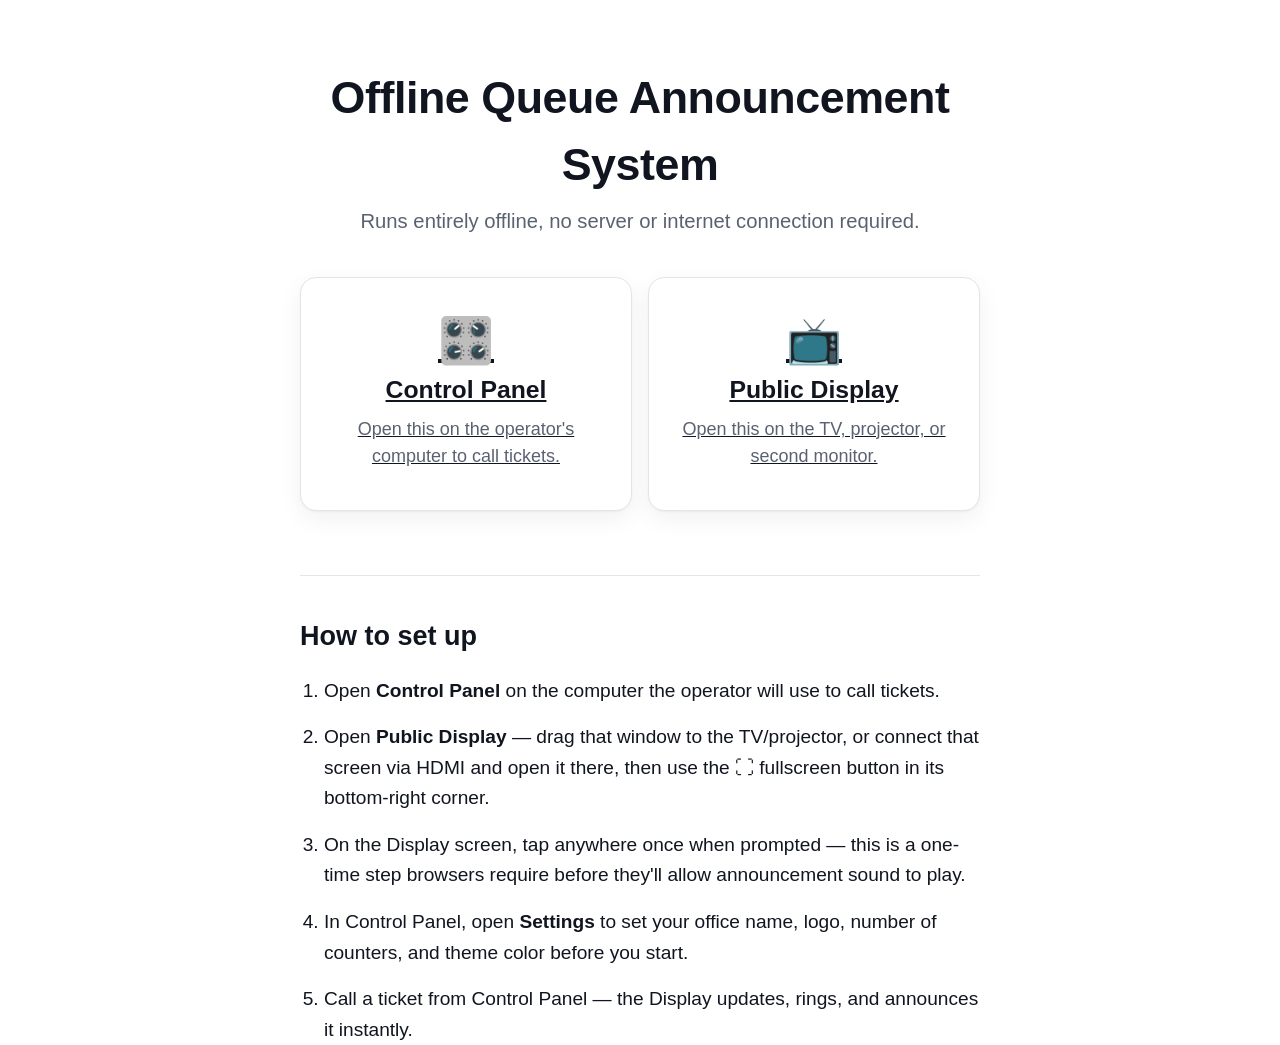
==== index.html @ 70a43c0e "landing page added" ====
<!DOCTYPE html>
<html lang="en">
<head>
<meta charset="UTF-8">
<meta name="viewport" content="width=device-width, initial-scale=1.0">
<title>Offline Queue Announcement System</title>
<link rel="stylesheet" href="css/base.css">
<link rel="stylesheet" href="css/index.css">
</head>
<body>

  <main class="landing">
    <header class="landing-header">
      <h1>Offline Queue Announcement System</h1>
      <p class="landing-subtitle">Runs entirely offline, no server or internet connection required.</p>
    </header>

    <div class="landing-links">
      <a class="landing-card" href="control-panel.html" target="_blank" rel="noopener">
        <span class="landing-card-icon" aria-hidden="true">🎛️</span>
        <span class="landing-card-title">Control Panel</span>
        <span class="landing-card-desc">Open this on the operator's computer to call tickets.</span>
      </a>

      <a class="landing-card" href="display.html" target="_blank" rel="noopener">
        <span class="landing-card-icon" aria-hidden="true">📺</span>
        <span class="landing-card-title">Public Display</span>
        <span class="landing-card-desc">Open this on the TV, projector, or second monitor.</span>
      </a>
    </div>

    <section class="landing-instructions">
      <h2>How to set up</h2>
      <ol>
        <li>Open <strong>Control Panel</strong> on the computer the operator will use to call tickets.</li>
        <li>Open <strong>Public Display</strong> — drag that window to the TV/projector, or connect that screen via HDMI and open it there, then use the ⛶ fullscreen button in its bottom-right corner.</li>
        <li>On the Display screen, tap anywhere once when prompted — this is a one-time step browsers require before they'll allow announcement sound to play.</li>
        <li>In Control Panel, open <strong>Settings</strong> to set your office name, logo, number of counters, and theme color before you start.</li>
        <li>Call a ticket from Control Panel — the Display updates, rings, and announces it instantly.</li>
      </ol>
    </section>
  </main>

</body>
</html>
---- css/base.css ----
/* ==========================================================================
   base.css
   Shared design tokens + resets for both Control Panel and Public Display.
   Every color/spacing/type value in the whole project should trace back
   to a variable defined here. Don't hardcode hex values in the other
   CSS files — add a token here instead, so theme changes (Settings >
   Theme Color) only ever touch one file.
   ========================================================================== */

:root {
  /* ---- Color: Swiss-editorial / government-office palette ----
     Named by role, not by shade, so "Call" buttons etc. can reference
     --color-accent without caring what the actual hex is. */
  --color-bg: #ffffff;
  --color-surface: #f5f7fa;        /* card backgrounds */
  --color-ink: #10151f;            /* primary text, near-black navy */
  --color-ink-muted: #5a6272;      /* secondary text */
  --color-accent: #1a56db;         /* blue accent — overridden by Settings > Theme Color */
  --color-accent-ink: #ffffff;     /* text placed on top of --color-accent */
  --color-border: #e2e5eb;
  --color-success: #1a9e64;
  --color-danger: #d93636;
  --color-warning: #c98a1c;

  /* ---- Typography ----
     System stacks only — this app must work with zero internet access,
     so no CDN-loaded webfonts. Two roles:
       --font-display : big, tight-tracked, for ticket numbers / headings
       --font-mono    : tabular numerals, for ticket codes, clock, history rows
       --font-body    : everything else (labels, buttons, settings form) */
  --font-display: "Helvetica Neue", Helvetica, Arial, sans-serif;
  --font-mono: "SFMono-Regular", "Consolas", "Liberation Mono", monospace;
  --font-body: -apple-system, BlinkMacSystemFont, "Segoe UI", Roboto, Arial, sans-serif;

  --scale-ticket: clamp(6rem, 20vw, 16rem);   /* the huge "NOW SERVING" number */
  --scale-h1: clamp(2rem, 3.5vw, 3rem);
  --scale-h2: 1.5rem;
  --scale-body: 1.125rem;
  --scale-caption: 0.9375rem;

  /* ---- Layout ---- */
  --radius-card: 16px;
  --radius-control: 10px;
  --space-1: 4px;
  --space-2: 8px;
  --space-3: 16px;
  --space-4: 24px;
  --space-5: 40px;
  --space-6: 64px;

  --shadow-card: 0 1px 2px rgba(16, 21, 31, 0.04), 0 8px 24px rgba(16, 21, 31, 0.06);

  --motion-fast: 150ms ease;
  --motion-base: 260ms cubic-bezier(0.2, 0.8, 0.2, 1);
}

/* Respect reduced-motion preference — required, not optional, for a
   public-facing display that runs unattended all day. */
@media (prefers-reduced-motion: reduce) {
  *, *::before, *::after {
    animation-duration: 0.001ms !important;
    animation-iteration-count: 1 !important;
    transition-duration: 0.001ms !important;
    scroll-behavior: auto !important;
  }
}

*, *::before, *::after {
  box-sizing: border-box;
}

html, body {
  margin: 0;
  padding: 0;
  height: 100%;
  background: var(--color-bg);
  color: var(--color-ink);
  font-family: var(--font-body);
  font-size: var(--scale-body);
  line-height: 1.5;
  -webkit-font-smoothing: antialiased;
}

h1, h2, h3, p {
  margin: 0;
}

button {
  font-family: inherit;
  cursor: pointer;
}

/* Visible keyboard focus everywhere — this app is meant to be run
   with Enter-to-Call, so focus states are not cosmetic here. */
:focus-visible {
  outline: 3px solid var(--color-accent);
  outline-offset: 2px;
}

.card {
  background: var(--color-bg);
  border: 1px solid var(--color-border);
  border-radius: var(--radius-card);
  box-shadow: var(--shadow-card);
}

.visually-hidden {
  position: absolute;
  width: 1px;
  height: 1px;
  overflow: hidden;
  clip: rect(0 0 0 0);
  white-space: nowrap;
}
---- css/index.css ----
/* ==========================================================================
   index.css
   The landing page — same design tokens as the rest of the app (see
   base.css), kept deliberately simple: a title, two clear entry points,
   and short setup instructions. Nothing on this page is part of the
   actual queue workflow, so it stays out of the way once someone's
   bookmarked Control Panel / Display directly.
   ========================================================================== */

body {
  display: flex;
  justify-content: center;
}

.landing {
  max-width: 760px;
  width: 100%;
  padding: var(--space-6) var(--space-5);
}

.landing-header {
  text-align: center;
  margin-bottom: var(--space-5);
}

.landing-header h1 {
  font-size: var(--scale-h1);
  font-weight: 700;
  letter-spacing: -0.01em;
  margin-bottom: var(--space-2);
}

.landing-subtitle {
  color: var(--color-ink-muted);
  font-size: 1.125rem;
}

.landing-links {
  display: grid;
  grid-template-columns: 1fr 1fr;
  gap: var(--space-3);
  margin-bottom: var(--space-6);
}

@media (max-width: 560px) {
  .landing-links {
    grid-template-columns: 1fr;
  }
}

.landing-card {
  display: flex;
  flex-direction: column;
  align-items: center;
  text-align: center;
  gap: var(--space-2);
  padding: var(--space-5) var(--space-4);
  border: 1px solid var(--color-border);
  border-radius: var(--radius-card);
  background: var(--color-bg);
  box-shadow: var(--shadow-card);
  color: var(--color-ink);
  transition: transform var(--motion-fast), border-color var(--motion-fast);
}

.landing-card:hover,
.landing-card:focus-visible {
  transform: translateY(-2px);
  border-color: var(--color-accent);
}

.landing-card-icon {
  font-size: 2.5rem;
  line-height: 1;
}

.landing-card-title {
  font-size: 1.375rem;
  font-weight: 700;
}

.landing-card-desc {
  color: var(--color-ink-muted);
  font-size: 1rem;
}

.landing-instructions {
  border-top: 1px solid var(--color-border);
  padding-top: var(--space-5);
}

.landing-instructions h2 {
  font-size: var(--scale-h2);
  font-weight: 600;
  margin-bottom: var(--space-3);
}

.landing-instructions ol {
  padding-left: 1.25em;
  display: flex;
  flex-direction: column;
  gap: var(--space-3);
  font-size: 1.0625rem;
  line-height: 1.6;
}
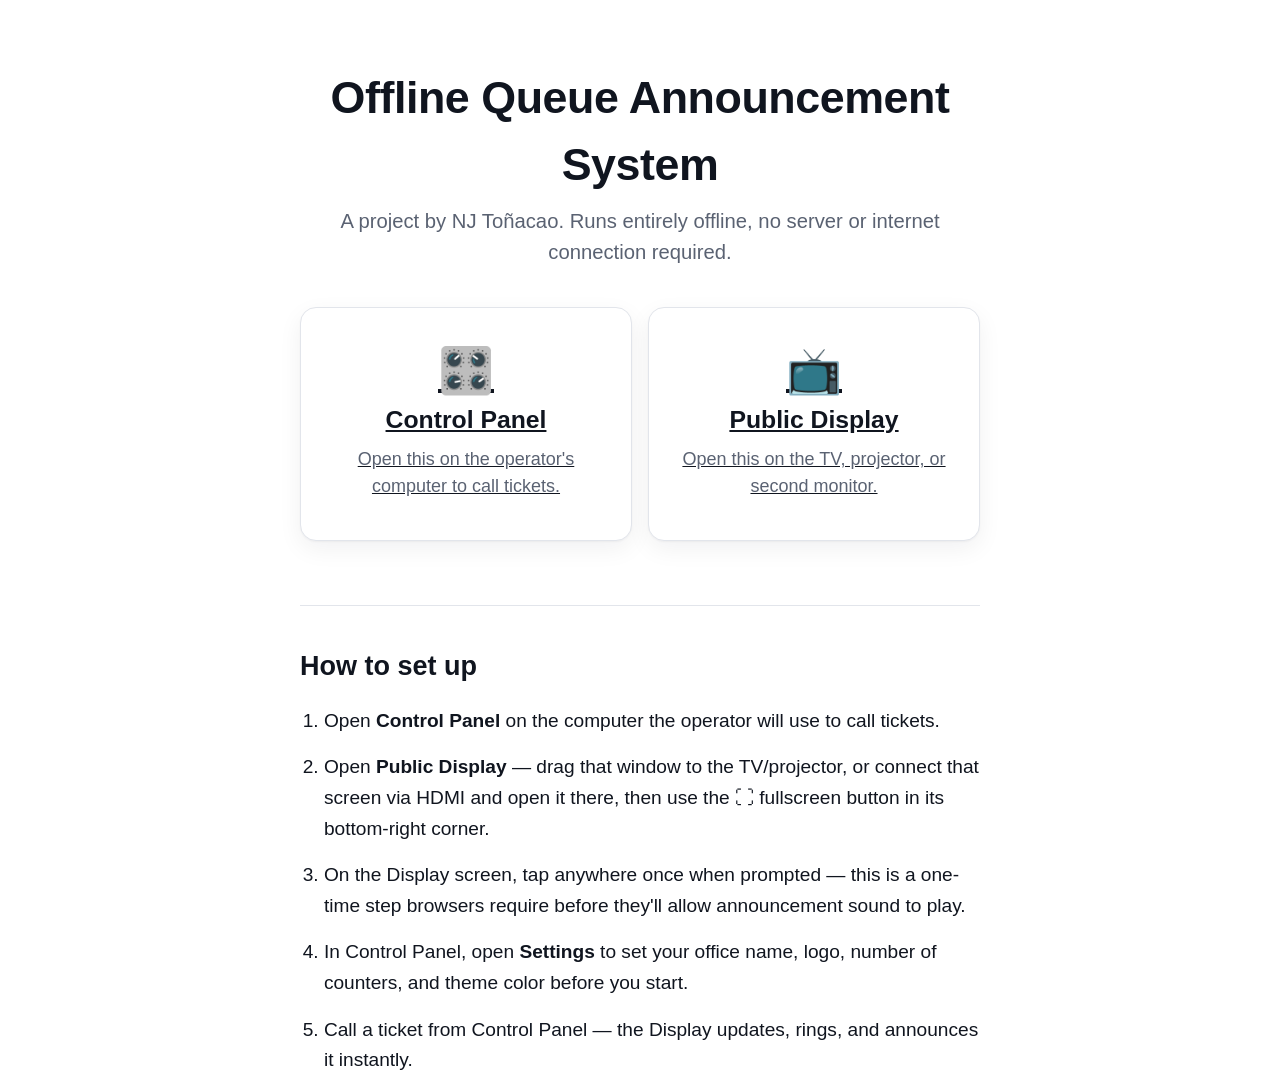
==== commit f6237644: "name" ====
--- a/index.html
+++ b/index.html
@@ -12,7 +12,7 @@
   <main class="landing">
     <header class="landing-header">
       <h1>Offline Queue Announcement System</h1>
-      <p class="landing-subtitle">Runs entirely offline, no server or internet connection required.</p>
+      <p class="landing-subtitle">A project by NJ Toñacao. Runs entirely offline, no server or internet connection required.</p>
     </header>
 
     <div class="landing-links">
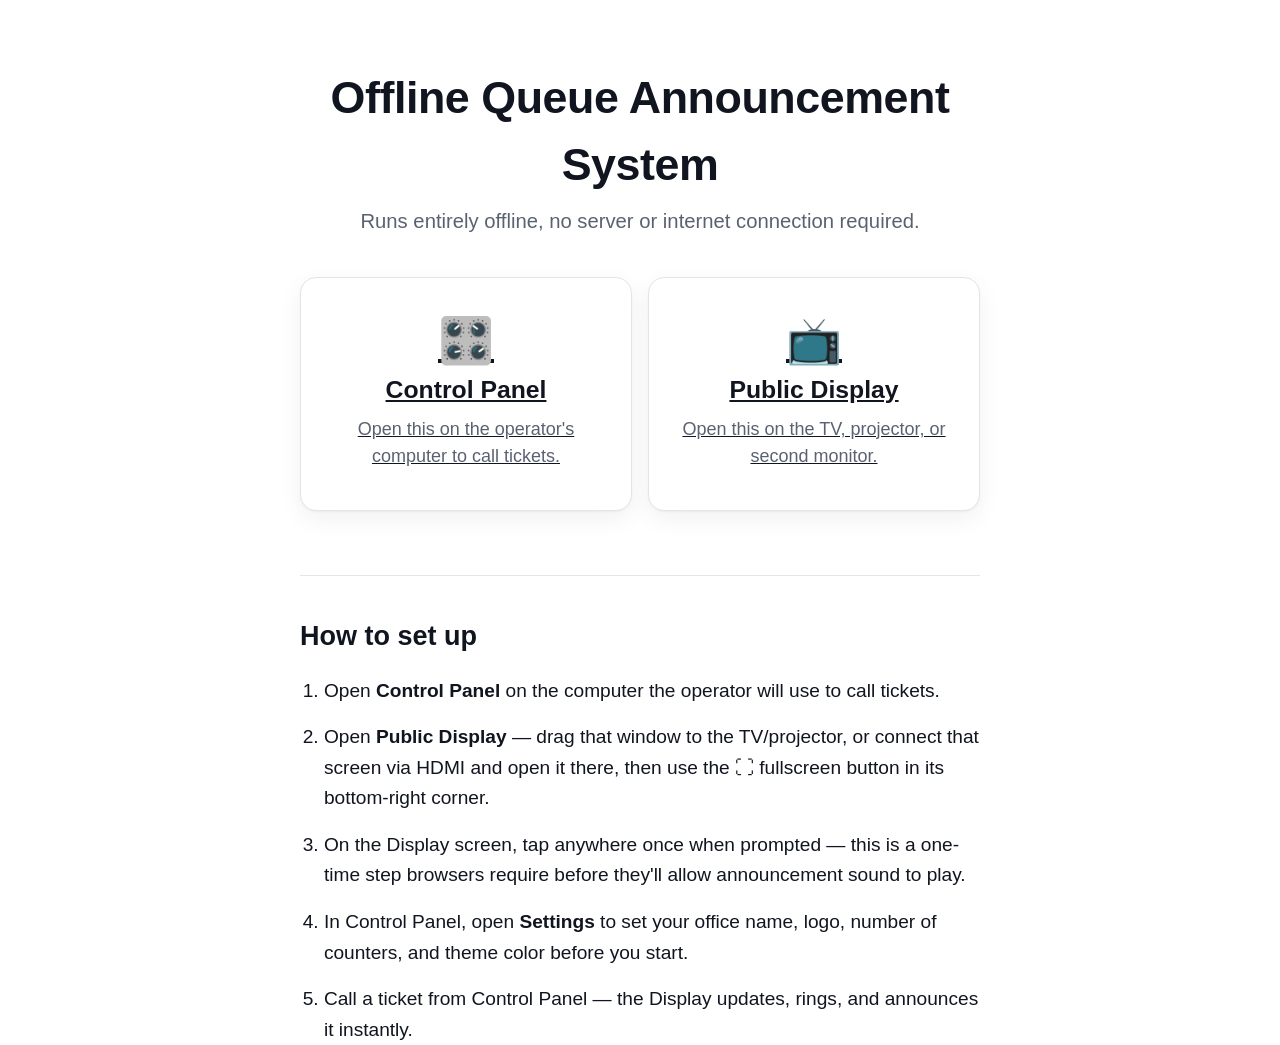
==== commit 1d23b27c: "multi comms" ====
--- a/index.html
+++ b/index.html
@@ -12,7 +12,7 @@
   <main class="landing">
     <header class="landing-header">
       <h1>Offline Queue Announcement System</h1>
-      <p class="landing-subtitle">A project by NJ Toñacao. Runs entirely offline, no server or internet connection required.</p>
+      <p class="landing-subtitle">Runs entirely offline, no server or internet connection required.</p>
     </header>
 
     <div class="landing-links">
